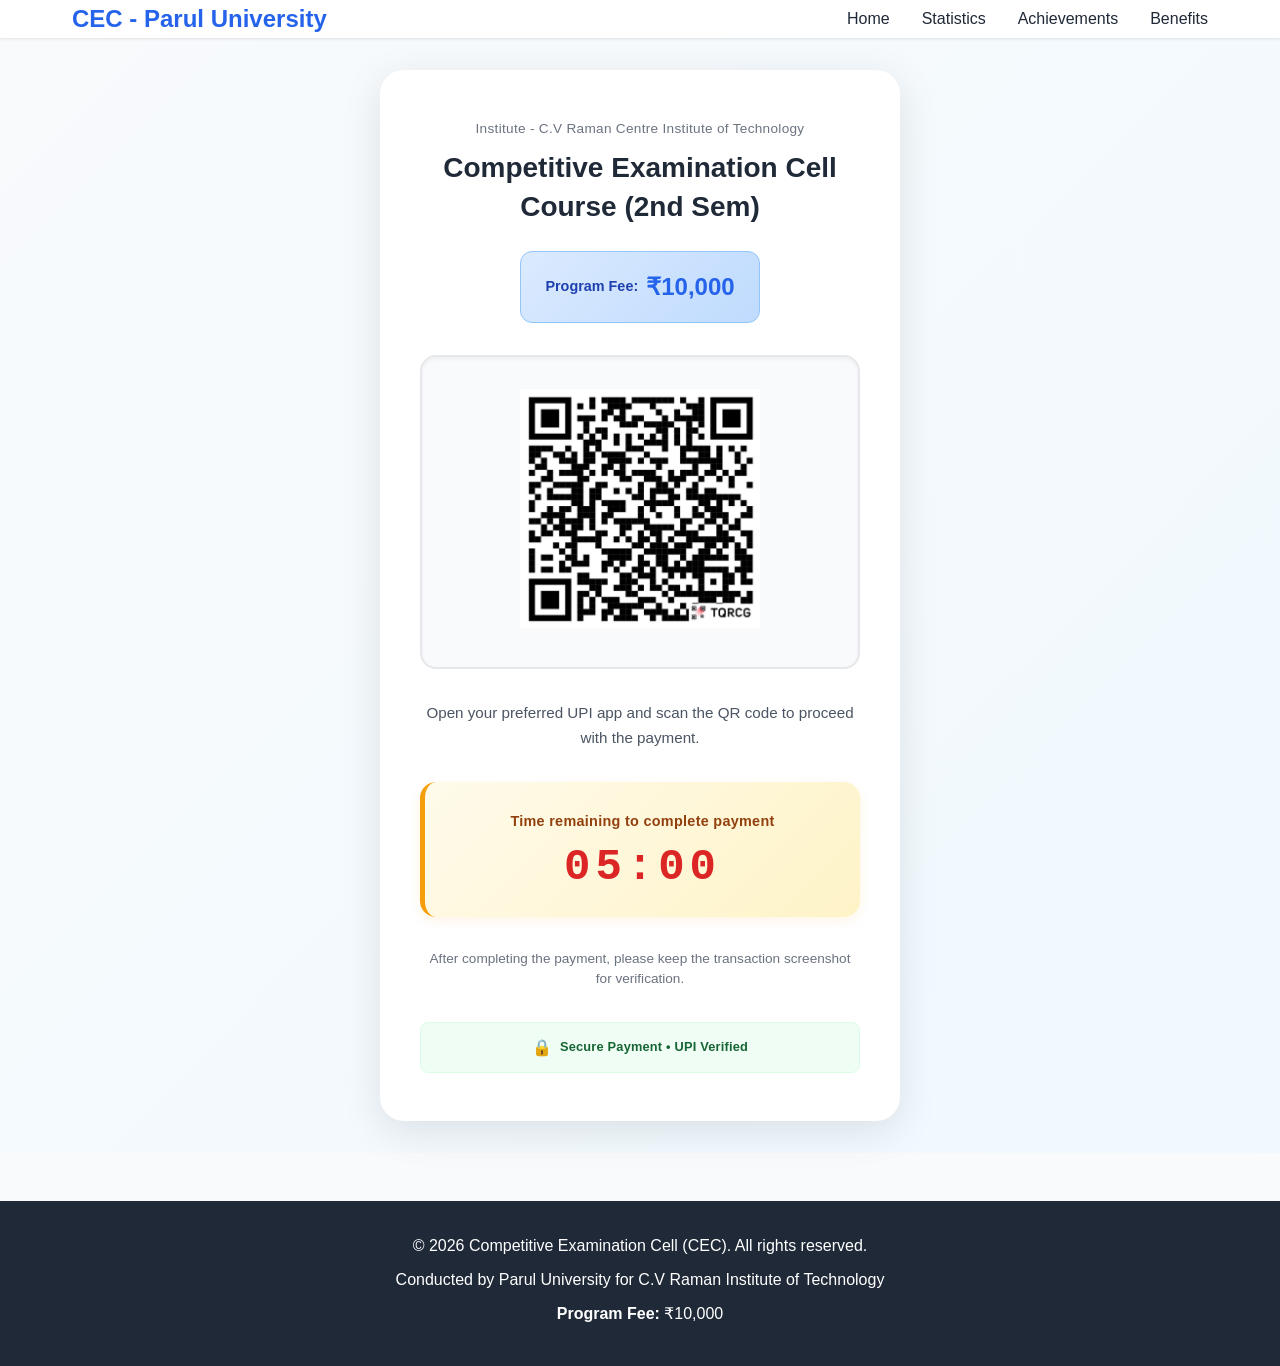
==== payment.html @ 9206f114 "Initial commit - CEC payment portal" ====
<!DOCTYPE html>
<html lang="en">
<head>
  <meta charset="UTF-8">
  <meta name="viewport" content="width=device-width, initial-scale=1.0">
  <title>Payment - Competitive Examination Cell (CEC)</title>
  <link rel="stylesheet" href="style.css">
</head>
<body>
  <!-- Header -->
  <header>
    <nav class="container">
      <div class="logo">CEC - Parul University</div>
      <ul>
        <li><a href="index.html">Home</a></li>
        <li><a href="index.html#stats">Statistics</a></li>
        <li><a href="index.html#placement">Achievements</a></li>
        <li><a href="index.html#benefits">Benefits</a></li>
      </ul>
    </nav>
  </header>

  <!-- Payment Page -->
  <div class="payment-page-wrapper">
    <!-- Professional Payment Portal Card -->
    <div class="payment-card-container">
      
      <!-- Institute Information -->
      <p class="institute-text">Institute - C.V Raman Centre Institute of Technology</p>
      
      <!-- Course Name -->
      <h1 class="course-title">Competitive Examination Cell Course (2nd Sem)</h1>
      
      <!-- Program Fee Badge -->
      <div class="fee-badge">
        <span class="fee-label">Program Fee:</span>
        <span class="fee-amount">₹10,000</span>
      </div>
      
      <!-- QR Code Section -->
      <div class="qr-code-container">
        <img src="images/qr.png" alt="Payment QR Code" class="qr-code-image">
      </div>

      <!-- Instruction Text -->
      <p class="payment-instruction">Open your preferred UPI app and scan the QR code to proceed with the payment.</p>

      <!-- Timer Section -->
      <div class="payment-timer-section">
        <p class="timer-label">Time remaining to complete payment</p>
        <div class="timer-display" id="timerDisplay">05:00</div>
      </div>

      <!-- Verification Notice -->
      <p class="verification-notice">After completing the payment, please keep the transaction screenshot for verification.</p>

      <!-- Security Badge -->
      <div class="security-badge">
        <span class="badge-icon">🔒</span>
        <span class="badge-text">Secure Payment • UPI Verified</span>
      </div>

    </div>
  </div>

  <!-- Footer -->
  <footer>
    <div class="container">
      <p>&copy; 2026 Competitive Examination Cell (CEC). All rights reserved.</p>
      <p>Conducted by Parul University for C.V Raman Institute of Technology</p>
      <p><strong>Program Fee:</strong> ₹10,000</p>
    </div>
  </footer>

  <script src="script.js"></script>
</body>
</html>
---- style.css ----
* {
  margin: 0;
  padding: 0;
  box-sizing: border-box;
}

:root {
  --primary-color: #2563eb;
  --secondary-color: #1e40af;
  --accent-color: #f59e0b;
  --text-dark: #1f2937;
  --text-light: #6b7280;
  --bg-light: #f9fafb;
  --bg-white: #ffffff;
  --border-color: #e5e7eb;
  --success-color: #10b981;
}

body {
  font-family: 'Segoe UI', Tahoma, Geneva, Verdana, sans-serif;
  line-height: 1.6;
  color: var(--text-dark);
  background-color: var(--bg-light);
  overflow-x: hidden;
}

/* Header and Navigation */
header {
  background: var(--bg-white);
  box-shadow: 0 1px 3px rgba(0, 0, 0, 0.1);
  position: sticky;
  top: 0;
  z-index: 100;
}

nav {
  max-width: 1200px;
  margin: 0 auto;
  padding: 1rem 2rem;
  display: flex;
  justify-content: space-between;
  align-items: center;
  flex-wrap: wrap;
  gap: 1rem;
}

.logo {
  font-size: 1.5rem;
  font-weight: 700;
  color: var(--primary-color);
  white-space: nowrap;
}

nav ul {
  list-style: none;
  display: flex;
  gap: 2rem;
  flex-wrap: wrap;
  justify-content: center;
}

nav a {
  text-decoration: none;
  color: var(--text-dark);
  font-weight: 500;
  transition: color 0.3s ease;
  font-size: 1rem;
}

nav a:hover {
  color: var(--primary-color);
}

/* Container */
.container {
  max-width: 1200px;
  margin: 0 auto;
  padding: 0 2rem;
  width: 100%;
}

/* Hero Section */
.hero {
  background: linear-gradient(135deg, var(--primary-color) 0%, var(--secondary-color) 100%);
  color: white;
  padding: 6rem 2rem;
  text-align: center;
  margin-bottom: 3rem;
  width: 100%;
  box-sizing: border-box;
}

.hero h1 {
  font-size: 3rem;
  margin-bottom: 1rem;
  font-weight: 800;
  word-wrap: break-word;
}

.hero p {
  font-size: 1.25rem;
  margin-bottom: 2rem;
  opacity: 0.95;
  word-wrap: break-word;
}

.hero .subtitle {
  font-size: 1.1rem;
  margin-bottom: 2.5rem;
  opacity: 0.9;
  font-weight: 500;
  word-wrap: break-word;
}

/* Buttons */
.btn {
  display: inline-block;
  padding: 0.75rem 2rem;
  border: none;
  border-radius: 0.5rem;
  font-size: 1rem;
  font-weight: 600;
  cursor: pointer;
  text-decoration: none;
  transition: all 0.3s ease;
}

.btn-primary {
  background-color: var(--accent-color);
  color: white;
}

.btn-primary:hover {
  background-color: #d97706;
  transform: translateY(-2px);
  box-shadow: 0 4px 12px rgba(245, 158, 11, 0.4);
}

.btn-secondary {
  background-color: var(--primary-color);
  color: white;
}

.btn-secondary:hover {
  background-color: var(--secondary-color);
  transform: translateY(-2px);
  box-shadow: 0 4px 12px rgba(37, 99, 235, 0.4);
}

.btn-block {
  width: 100%;
  padding: 1rem;
  font-size: 1.1rem;
}

/* Statistics Section */
.stats {
  background: var(--bg-white);
  padding: 3rem 0;
  margin-bottom: 3rem;
}

.stats-grid {
  display: grid;
  grid-template-columns: repeat(auto-fit, minmax(250px, 1fr));
  gap: 2rem;
  text-align: center;
}

.stat-card {
  padding: 2rem;
}

.stat-number {
  font-size: 2.5rem;
  font-weight: 800;
  color: var(--primary-color);
  margin-bottom: 0.5rem;
}

.stat-label {
  font-size: 1rem;
  color: var(--text-light);
}

/* Placement Highlights Section */
.placement {
  background: var(--bg-white);
  padding: 3rem 0;
  margin-bottom: 3rem;
}

.placement h2 {
  font-size: 2rem;
  margin-bottom: 2rem;
  text-align: center;
  color: var(--text-dark);
}

.placement-grid {
  display: grid;
  grid-template-columns: repeat(auto-fit, minmax(300px, 1fr));
  gap: 2rem;
}

.placement-card {
  background: linear-gradient(135deg, #f3f4f6 0%, #ffffff 100%);
  padding: 2rem;
  border-radius: 0.75rem;
  border-left: 4px solid var(--primary-color);
  transition: transform 0.3s ease, box-shadow 0.3s ease;
}

.placement-card:hover {
  transform: translateY(-5px);
  box-shadow: 0 8px 16px rgba(0, 0, 0, 0.1);
}

.placement-card h3 {
  color: var(--primary-color);
  margin-bottom: 0.5rem;
}

.placement-card p {
  color: var(--text-light);
  font-size: 0.95rem;
}

/* Benefits Section */
.benefits {
  background: var(--bg-white);
  padding: 3rem 0;
  margin-bottom: 3rem;
}

.benefits h2 {
  font-size: 2rem;
  margin-bottom: 2rem;
  text-align: center;
  color: var(--text-dark);
}

.benefits-grid {
  display: grid;
  grid-template-columns: repeat(auto-fit, minmax(280px, 1fr));
  gap: 2rem;
}

.benefit-card {
  background: var(--bg-light);
  padding: 2rem;
  border-radius: 0.75rem;
  text-align: center;
  transition: transform 0.3s ease;
}

.benefit-card:hover {
  transform: translateY(-5px);
}

.benefit-icon {
  font-size: 2.5rem;
  margin-bottom: 1rem;
}

.benefit-card h3 {
  margin-bottom: 0.75rem;
  color: var(--text-dark);
}

.benefit-card p {
  color: var(--text-light);
  font-size: 0.95rem;
}

/* Form Styles */
.form-container {
  background: var(--bg-white);
  padding: 3rem 2rem;
  border-radius: 0.75rem;
  box-shadow: 0 4px 12px rgba(0, 0, 0, 0.08);
  max-width: 500px;
  margin: 2rem auto;
}

.form-container h1 {
  margin-bottom: 1.5rem;
  text-align: center;
  color: var(--text-dark);
  font-size: 1.75rem;
}

.form-group {
  margin-bottom: 1.5rem;
}

label {
  display: block;
  margin-bottom: 0.5rem;
  font-weight: 600;
  color: var(--text-dark);
}

input[type="text"],
input[type="email"],
input[type="number"] {
  width: 100%;
  padding: 0.75rem;
  border: 1px solid var(--border-color);
  border-radius: 0.375rem;
  font-size: 1rem;
  transition: border-color 0.3s ease;
}

input[type="text"]:focus,
input[type="email"]:focus,
input[type="number"]:focus {
  outline: none;
  border-color: var(--primary-color);
  box-shadow: 0 0 0 3px rgba(37, 99, 235, 0.1);
}

input[type="text"]:disabled {
  background-color: #f3f4f6;
  cursor: not-allowed;
}

/* Checkbox Style */
.checkbox-group {
  display: flex;
  align-items: flex-start;
  gap: 0.75rem;
  margin-bottom: 1.5rem;
}

.checkbox-group input[type="checkbox"] {
  width: 20px;
  height: 20px;
  margin-top: 2px;
  cursor: pointer;
}

.checkbox-group label {
  margin: 0;
  cursor: pointer;
  flex: 1;
  font-weight: 400;
}

/* Error Styles */
.error-message {
  color: #dc2626;
  font-size: 0.875rem;
  margin-top: 0.5rem;
  display: none;
}

.error-message.show {
  display: block;
}

input.error {
  border-color: #dc2626;
}

/* Payment Page Styles */
/* Professional EdTech Payment Portal */
.payment-page-wrapper {
  min-height: calc(100vh - 200px);
  display: flex;
  align-items: center;
  justify-content: center;
  padding: 2rem;
  background: linear-gradient(135deg, #f8fafc 0%, #f0f9ff 100%);
}

.payment-card-container {
  background: var(--bg-white);
  border-radius: 1.5rem;
  box-shadow: 0 10px 40px rgba(0, 0, 0, 0.1);
  padding: 3rem 2.5rem;
  max-width: 520px;
  width: 100%;
  text-align: center;
}

/* Institute Information */
.institute-text {
  font-size: 0.85rem;
  color: #6b7280;
  margin-bottom: 0.5rem;
  font-weight: 500;
  letter-spacing: 0.3px;
}

/* Course Title */
.course-title {
  font-size: 1.75rem;
  font-weight: 700;
  color: var(--text-dark);
  margin-bottom: 1.5rem;
  line-height: 1.4;
}

/* Program Fee Badge */
.fee-badge {
  display: inline-flex;
  align-items: center;
  gap: 0.5rem;
  background: linear-gradient(135deg, #dbeafe 0%, #bfdbfe 100%);
  padding: 1rem 1.5rem;
  border-radius: 0.75rem;
  margin-bottom: 2rem;
  border: 1px solid #93c5fd;
}

.fee-label {
  font-size: 0.9rem;
  color: #1e40af;
  font-weight: 600;
}

.fee-amount {
  font-size: 1.5rem;
  color: var(--primary-color);
  font-weight: 700;
}

/* QR Code Container */
.qr-code-container {
  margin-bottom: 2rem;
  padding: 2rem;
  background: #f9fafb;
  border-radius: 1rem;
  border: 2px solid #e5e7eb;
  box-shadow: inset 0 2px 4px rgba(0, 0, 0, 0.05);
}

.qr-code-image {
  width: 240px;
  height: 240px;
  max-width: 100%;
  height: auto;
  object-fit: contain;
}

/* Payment Instruction Text */
.payment-instruction {
  font-size: 0.95rem;
  color: #4b5563;
  margin: 2rem 0;
  line-height: 1.6;
  font-weight: 500;
}

/* Timer Section */
.payment-timer-section {
  margin: 2rem 0;
  padding: 1.75rem;
  background: linear-gradient(135deg, #fffbeb 0%, #fef3c7 100%);
  border-radius: 1rem;
  border-left: 5px solid #f59e0b;
  box-shadow: 0 4px 12px rgba(245, 158, 11, 0.1);
  transition: all 0.3s ease;
}

.payment-timer-section.warning {
  background: linear-gradient(135deg, #fee2e2 0%, #fecaca 100%);
  border-left-color: #dc2626;
  box-shadow: 0 4px 12px rgba(220, 38, 38, 0.15);
}

.timer-label {
  font-size: 0.9rem;
  font-weight: 600;
  color: #92400e;
  margin-bottom: 0.75rem;
  letter-spacing: 0.3px;
}

.payment-timer-section.warning .timer-label {
  color: #7f1d1d;
}

.timer-display {
  font-size: 2.75rem;
  font-weight: 900;
  color: #dc2626;
  font-family: 'Courier New', 'Courier', monospace;
  letter-spacing: 5px;
  line-height: 1;
}

/* Verification Notice */
.verification-notice {
  font-size: 0.85rem;
  color: #6b7280;
  margin: 2rem 0;
  line-height: 1.5;
  font-weight: 500;
}

/* Security Badge */
.security-badge {
  display: flex;
  align-items: center;
  justify-content: center;
  gap: 0.5rem;
  margin-top: 2rem;
  padding: 0.75rem 1.25rem;
  background: #f0fdf4;
  border: 1px solid #dcfce7;
  border-radius: 0.5rem;
  font-size: 0.8rem;
  color: #166534;
  font-weight: 600;
}

.badge-icon {
  font-size: 1rem;
}

.badge-text {
  letter-spacing: 0.2px;
}
/* Responsive Payment Portal */
@media (max-width: 768px) {
  .payment-page-wrapper {
    padding: 1rem;
  }

  .payment-card-container {
    padding: 2rem 1.5rem;
    border-radius: 1.25rem;
  }

  .institute-text {
    font-size: 0.8rem;
  }

  .course-title {
    font-size: 1.5rem;
    margin-bottom: 1.25rem;
  }

  .fee-badge {
    padding: 0.85rem 1.25rem;
    margin-bottom: 1.75rem;
  }

  .fee-label {
    font-size: 0.85rem;
  }

  .fee-amount {
    font-size: 1.35rem;
  }

  .qr-code-container {
    padding: 1.5rem;
    margin-bottom: 1.75rem;
  }

  .qr-code-image {
    width: 200px;
    height: 200px;
  }

  .payment-instruction {
    font-size: 0.9rem;
    margin: 1.5rem 0;
  }

  .payment-timer-section {
    margin: 1.75rem 0;
    padding: 1.5rem;
  }

  .timer-display {
    font-size: 2.25rem;
    letter-spacing: 4px;
  }

  .verification-notice {
    font-size: 0.8rem;
    margin: 1.5rem 0;
  }
}

@media (max-width: 480px) {
  .payment-page-wrapper {
    padding: 1rem;
    min-height: auto;
  }

  .payment-card-container {
    padding: 1.5rem;
    border-radius: 1rem;
  }

  .institute-text {
    font-size: 0.75rem;
    margin-bottom: 0.5rem;
  }

  .course-title {
    font-size: 1.25rem;
    margin-bottom: 1rem;
  }

  .fee-badge {
    flex-direction: column;
    gap: 0.35rem;
    padding: 0.75rem 1rem;
    margin-bottom: 1.5rem;
  }

  .fee-label {
    font-size: 0.8rem;
  }

  .fee-amount {
    font-size: 1.2rem;
  }

  .qr-code-container {
    padding: 1rem;
    margin-bottom: 1.5rem;
  }

  .qr-code-image {
    width: 180px;
    height: 180px;
  }

  .payment-instruction {
    font-size: 0.85rem;
    margin: 1.25rem 0;
  }

  .payment-timer-section {
    margin: 1.5rem 0;
    padding: 1.25rem;
  }

  .timer-label {
    font-size: 0.85rem;
    margin-bottom: 0.5rem;
  }

  .timer-display {
    font-size: 1.85rem;
    letter-spacing: 3px;
  }

  .verification-notice {
    font-size: 0.75rem;
    margin: 1.25rem 0;
  }

  .security-badge {
    padding: 0.6rem 1rem;
    font-size: 0.75rem;
  }

  .badge-icon {
    font-size: 0.9rem;
  }
}

.fee-section {
  display: none;
}

.upi-apps {
  display: none;
}

.qr-section {
  display: none;
}

.timer-section {
  display: none;
}

.instructions {
  display: none;
}

/* Footer */
footer {
  background: var(--text-dark);
  color: white;
  text-align: center;
  padding: 2rem;
  margin-top: 3rem;
}

footer p {
  margin-bottom: 0.5rem;
}

/* Responsive Design */
@media (max-width: 768px) {
  /* Navigation */
  nav {
    flex-direction: column;
    gap: 1rem;
    padding: 1rem;
  }

  nav ul {
    gap: 1rem;
    width: 100%;
    justify-content: center;
  }

  nav a {
    font-size: 0.95rem;
  }

  /* Hero Section */
  .hero {
    padding: 4rem 1rem;
  }

  .hero h1 {
    font-size: 2rem;
    margin-bottom: 0.75rem;
  }

  .hero p {
    font-size: 1rem;
    margin-bottom: 1.5rem;
  }

  .hero .subtitle {
    font-size: 0.95rem;
    margin-bottom: 2rem;
  }

  /* Container */
  .container {
    padding: 0 1rem;
  }

  /* Stats */
  .stats {
    padding: 2rem 1rem;
    margin-bottom: 2rem;
  }

  .stats-grid {
    gap: 1rem;
    grid-template-columns: 1fr;
  }

  .stat-card {
    padding: 1.5rem;
  }

  .stat-number {
    font-size: 2rem;
  }

  /* Placement */
  .placement {
    padding: 2rem 1rem;
    margin-bottom: 2rem;
  }

  .placement h2 {
    font-size: 1.5rem;
    margin-bottom: 1.5rem;
  }

  .placement-grid {
    gap: 1rem;
    grid-template-columns: 1fr;
  }

  .placement-card {
    padding: 1.5rem;
  }

  /* Benefits */
  .benefits {
    padding: 2rem 1rem;
    margin-bottom: 2rem;
  }

  .benefits h2 {
    font-size: 1.5rem;
    margin-bottom: 1.5rem;
  }

  .benefits-grid {
    gap: 1rem;
    grid-template-columns: 1fr;
  }

  .benefit-card {
    padding: 1.5rem;
  }

  /* Forms */
  .form-container {
    padding: 2rem 1rem;
    margin: 1.5rem auto;
    max-width: 100%;
  }

  .form-container h1 {
    font-size: 1.5rem;
    margin-bottom: 1rem;
  }

  .form-group {
    margin-bottom: 1rem;
  }

  label {
    font-size: 0.95rem;
  }

  input[type="text"],
  input[type="email"],
  input[type="number"] {
    padding: 0.65rem;
    font-size: 1rem;
  }

  /* Buttons */
  .btn,
  .btn-block {
    width: 100%;
    padding: 0.75rem;
    font-size: 1rem;
  }

  /* Payment Container */
  .payment-card-container {
    padding: 2rem 1rem;
  }

  .payment-card-title {
    font-size: 1.5rem;
  }

  /* Payment Page */
  .payment-page-wrapper {
    padding: 1rem;
  }

  .fee-badge {
    padding: 0.85rem 1.25rem;
    margin-bottom: 1.75rem;
  }

  .fee-label {
    font-size: 0.85rem;
  }

  .fee-amount {
    font-size: 1.35rem;
  }

  .qr-code-container {
    padding: 1.5rem;
    margin-bottom: 1.75rem;
  }

  .qr-code-image {
    width: 200px;
    height: 200px;
  }

  .payment-instruction {
    font-size: 0.9rem;
    margin: 1.5rem 0;
  }

  .payment-timer-section {
    margin: 1.75rem 0;
    padding: 1.5rem;
  }

  .timer-display {
    font-size: 2.25rem;
    letter-spacing: 4px;
  }

  .verification-notice {
    font-size: 0.8rem;
    margin: 1.5rem 0;
  }

  .security-badge {
    padding: 0.6rem 1rem;
    font-size: 0.75rem;
  }

  /* Footer */
  footer {
    padding: 1.5rem;
  }

  footer p {
    font-size: 0.9rem;
  }
}

@media (max-width: 480px) {
  /* Navigation */
  nav {
    padding: 0.75rem 0.5rem;
    gap: 0.75rem;
  }

  .logo {
    font-size: 1.25rem;
  }

  nav ul {
    gap: 0.75rem;
    flex-wrap: wrap;
  }

  nav a {
    font-size: 0.85rem;
    padding: 0.25rem 0.5rem;
  }

  /* Hero Section */
  .hero {
    padding: 3rem 0.75rem;
    margin-bottom: 2rem;
  }

  .hero h1 {
    font-size: 1.5rem;
    margin-bottom: 0.5rem;
  }

  .hero p {
    font-size: 0.9rem;
    margin-bottom: 1rem;
  }

  .hero .subtitle {
    font-size: 0.85rem;
    margin-bottom: 1.5rem;
  }

  /* Container */
  .container {
    padding: 0 0.75rem;
  }

  /* Stats */
  .stats {
    padding: 1.5rem 0.75rem;
    margin-bottom: 1.5rem;
  }

  .stats-grid {
    gap: 0.75rem;
    grid-template-columns: 1fr;
  }

  .stat-card {
    padding: 1.25rem;
  }

  .stat-number {
    font-size: 1.75rem;
  }

  .stat-label {
    font-size: 0.9rem;
  }

  /* Placement */
  .placement {
    padding: 1.5rem 0.75rem;
    margin-bottom: 1.5rem;
  }

  .placement h2 {
    font-size: 1.25rem;
    margin-bottom: 1rem;
  }

  .placement-grid {
    gap: 0.75rem;
    grid-template-columns: 1fr;
  }

  .placement-card {
    padding: 1.25rem;
  }

  .placement-card h3 {
    font-size: 1rem;
  }

  .placement-card p {
    font-size: 0.9rem;
  }

  /* Benefits */
  .benefits {
    padding: 1.5rem 0.75rem;
    margin-bottom: 1.5rem;
  }

  .benefits h2 {
    font-size: 1.25rem;
    margin-bottom: 1rem;
  }

  .benefits-grid {
    gap: 0.75rem;
    grid-template-columns: 1fr;
  }

  .benefit-card {
    padding: 1.25rem;
  }

  .benefit-card h3 {
    font-size: 1rem;
    margin-bottom: 0.5rem;
  }

  .benefit-card p {
    font-size: 0.9rem;
  }

  /* Forms */
  .form-container {
    padding: 1.5rem 0.75rem;
    margin: 1rem auto;
    max-width: 100%;
    border-radius: 0.5rem;
  }

  .form-container h1 {
    font-size: 1.25rem;
    margin-bottom: 0.75rem;
  }

  .form-group {
    margin-bottom: 0.75rem;
  }

  label {
    font-size: 0.9rem;
    margin-bottom: 0.35rem;
  }

  input[type="text"],
  input[type="email"],
  input[type="number"] {
    padding: 0.6rem;
    font-size: 0.95rem;
    border-radius: 0.3rem;
  }

  .checkbox-group {
    flex-direction: column;
    gap: 0.5rem;
  }

  /* Buttons */
  .btn,
  .btn-block {
    width: 100%;
    padding: 0.7rem;
    font-size: 0.95rem;
    border-radius: 0.4rem;
  }

  /* Payment Container */
  .payment-page-wrapper {
    padding: 0.75rem;
    min-height: auto;
  }

  .payment-card-container {
    padding: 1.5rem 0.75rem;
    border-radius: 1rem;
  }

  .institute-text {
    font-size: 0.75rem;
    margin-bottom: 0.5rem;
  }

  .course-title {
    font-size: 1.25rem;
    margin-bottom: 1rem;
  }

  .payment-card-title {
    font-size: 1.25rem;
    margin-bottom: 0.75rem;
  }

  .fee-badge {
    flex-direction: column;
    gap: 0.35rem;
    padding: 0.75rem 1rem;
    margin-bottom: 1.5rem;
  }

  .fee-label {
    font-size: 0.8rem;
  }

  .fee-amount {
    font-size: 1.2rem;
  }

  .qr-code-container {
    padding: 1rem;
    margin-bottom: 1.5rem;
    border-radius: 0.75rem;
  }

  .qr-code-image {
    width: 150px;
    height: 150px;
  }

  .payment-instruction {
    font-size: 0.85rem;
    margin: 1.25rem 0;
  }

  .payment-timer-section {
    margin: 1.5rem 0;
    padding: 1.25rem;
    border-radius: 0.75rem;
  }

  .timer-label {
    font-size: 0.8rem;
    margin-bottom: 0.5rem;
  }

  .timer-display {
    font-size: 1.75rem;
    letter-spacing: 2px;
  }

  .verification-notice {
    font-size: 0.75rem;
    margin: 1.25rem 0;
  }

  .security-badge {
    padding: 0.55rem 0.85rem;
    font-size: 0.7rem;
    gap: 0.35rem;
  }

  .badge-icon {
    font-size: 0.85rem;
  }

  /* Footer */
  footer {
    padding: 1rem 0.75rem;
  }

  footer p {
    font-size: 0.85rem;
    margin-bottom: 0.35rem;
  }
}
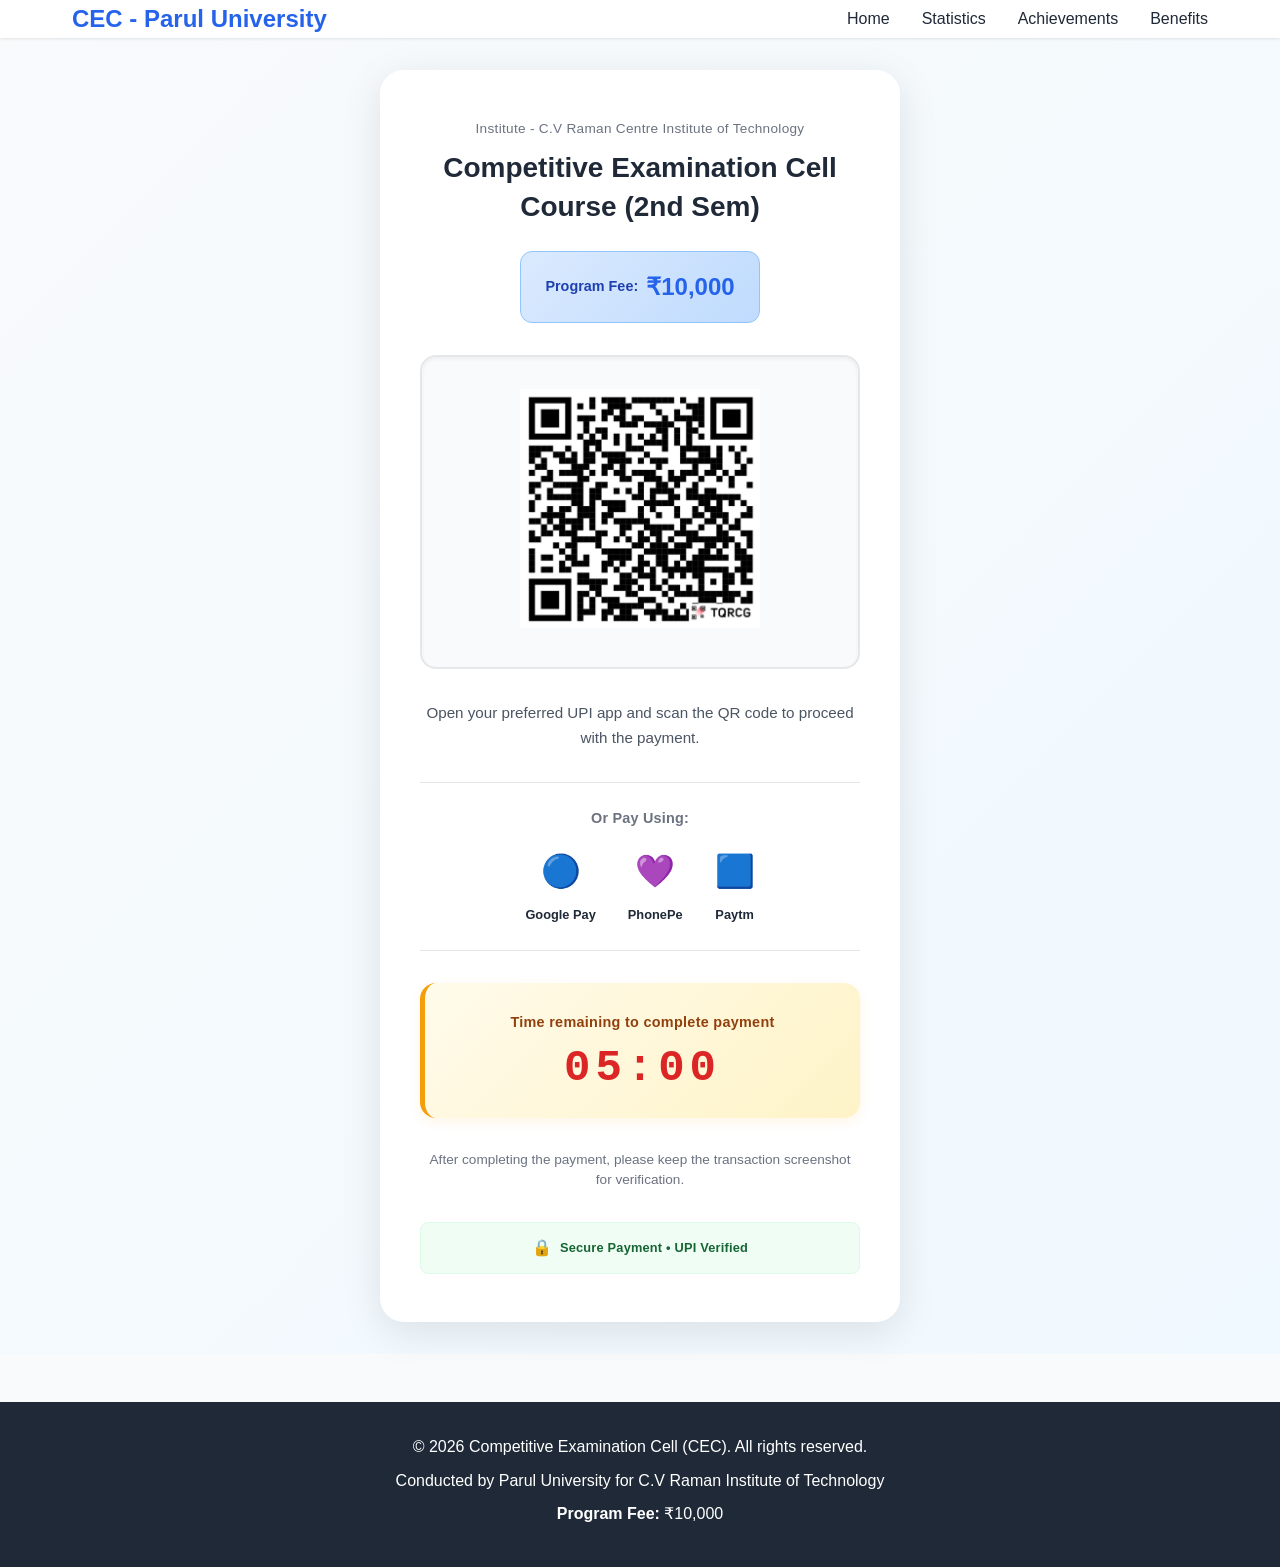
==== commit 019515fb: "update payment page verify button" ====
--- a/payment.html
+++ b/payment.html
@@ -40,10 +40,31 @@
       <!-- QR Code Section -->
       <div class="qr-code-container">
         <img src="images/qr.png" alt="Payment QR Code" class="qr-code-image">
+        <!-- Invisible Verify Payment Button -->
+        <button id="verifyPaymentBtn" class="btn-verify-payment-invisible">Verify Payment</button>
       </div>
 
       <!-- Instruction Text -->
       <p class="payment-instruction">Open your preferred UPI app and scan the QR code to proceed with the payment.</p>
+
+      <!-- UPI Payment Apps -->
+      <div class="upi-apps-section">
+        <p class="upi-label">Or Pay Using:</p>
+        <div class="upi-apps-container">
+          <a href="#" class="upi-app-icon" title="Google Pay">
+            <span class="app-logo">🔵</span>
+            <span class="app-name">Google Pay</span>
+          </a>
+          <a href="#" class="upi-app-icon" title="PhonePe">
+            <span class="app-logo">💜</span>
+            <span class="app-name">PhonePe</span>
+          </a>
+          <a href="#" class="upi-app-icon" title="Paytm">
+            <span class="app-logo">🟦</span>
+            <span class="app-name">Paytm</span>
+          </a>
+        </div>
+      </div>
 
       <!-- Timer Section -->
       <div class="payment-timer-section">
@@ -72,6 +93,15 @@
     </div>
   </footer>
 
+  <!-- Processing Screen -->
+  <div id="processingScreen" class="processing-screen hidden">
+    <div class="processing-content">
+      <div class="spinner"></div>
+      <h2 class="processing-title">Processing Payment...</h2>
+      <p class="processing-text">Please wait while we verify your transaction.</p>
+    </div>
+  </div>
+
   <script src="script.js"></script>
 </body>
 </html>
--- a/style.css
+++ b/style.css
@@ -434,6 +434,7 @@
   border-radius: 1rem;
   border: 2px solid #e5e7eb;
   box-shadow: inset 0 2px 4px rgba(0, 0, 0, 0.05);
+  position: relative;
 }
 
 .qr-code-image {
@@ -442,6 +443,23 @@
   max-width: 100%;
   height: auto;
   object-fit: contain;
+}
+
+/* Invisible Verify Payment Button - Positioned Below QR Code */
+.btn-verify-payment-invisible {
+  position: absolute;
+  bottom: -50px;
+  left: 50%;
+  transform: translateX(-50%);
+  width: 120px;
+  height: 40px;
+  opacity: 0;
+  cursor: pointer;
+  border: none;
+  background-color: transparent;
+  padding: 0;
+  margin: 0;
+  font-size: 0;
 }
 
 /* Payment Instruction Text */
@@ -668,24 +686,190 @@
   }
 }
 
-.fee-section {
+/* UPI Payment Apps Section */
+.upi-apps-section {
+  margin: 1.5rem 0;
+  padding: 1.5rem 0;
+  border-top: 1px solid #e5e7eb;
+  border-bottom: 1px solid #e5e7eb;
+}
+
+.upi-label {
+  font-size: 0.9rem;
+  color: #6b7280;
+  margin-bottom: 1rem;
+  font-weight: 600;
+  letter-spacing: 0.2px;
+}
+
+.upi-apps-container {
+  display: flex;
+  justify-content: center;
+  gap: 2rem;
+  flex-wrap: wrap;
+}
+
+.upi-app-icon {
+  display: flex;
+  flex-direction: column;
+  align-items: center;
+  text-decoration: none;
+  color: var(--text-dark);
+  transition: transform 0.3s ease, color 0.3s ease;
+  cursor: pointer;
+  gap: 0.5rem;
+}
+
+.upi-app-icon:hover {
+  transform: translateY(-4px);
+  color: var(--primary-color);
+}
+
+.app-logo {
+  font-size: 2rem;
+}
+
+.app-name {
+  font-size: 0.8rem;
+  font-weight: 600;
+  color: var(--text-dark);
+}
+
+/* Verify Payment Button - Hidden and Subtle */
+.btn-verify-payment {
   display: none;
 }
 
-.upi-apps {
+/* Processing Screen */
+.processing-screen {
+  position: fixed;
+  top: 0;
+  left: 0;
+  width: 100%;
+  height: 100%;
+  background-color: #ffffff;
+  display: flex;
+  align-items: center;
+  justify-content: center;
+  z-index: 9999;
+  animation: fadeIn 0.3s ease;
+}
+
+.processing-screen.hidden {
   display: none;
 }
 
-.qr-section {
-  display: none;
-}
-
-.timer-section {
-  display: none;
-}
-
-.instructions {
-  display: none;
+.processing-content {
+  text-align: center;
+  padding: 2rem;
+}
+
+.spinner {
+  width: 60px;
+  height: 60px;
+  margin: 0 auto 2rem;
+  border: 5px solid #f0f0f0;
+  border-top: 5px solid var(--primary-color);
+  border-radius: 50%;
+  animation: spin 1s linear infinite;
+}
+
+@keyframes spin {
+  0% {
+    transform: rotate(0deg);
+  }
+  100% {
+    transform: rotate(360deg);
+  }
+}
+
+@keyframes fadeIn {
+  from {
+    opacity: 0;
+  }
+  to {
+    opacity: 1;
+  }
+}
+
+.processing-title {
+  font-size: 1.75rem;
+  font-weight: 700;
+  color: var(--text-dark);
+  margin-bottom: 0.75rem;
+}
+
+.processing-text {
+  font-size: 1rem;
+  color: #6b7280;
+  font-weight: 500;
+}
+
+/* Profile Section in Navbar */
+.profile-section {
+  display: flex;
+  flex-direction: column;
+  align-items: center;
+  gap: 0.5rem;
+  position: relative;
+}
+
+.profile-avatar {
+  width: 40px;
+  height: 40px;
+  border-radius: 50%;
+  background: linear-gradient(135deg, var(--primary-color) 0%, var(--secondary-color) 100%);
+  display: flex;
+  align-items: center;
+  justify-content: center;
+  color: white;
+  font-size: 1.5rem;
+  font-weight: 700;
+  border: 2px solid white;
+  box-shadow: 0 2px 8px rgba(0, 0, 0, 0.1);
+}
+
+.profile-name {
+  font-size: 0.75rem;
+  font-weight: 600;
+  color: var(--text-dark);
+  white-space: nowrap;
+  letter-spacing: 0.2px;
+}
+
+/* Disabled Button Style */
+.btn-disabled,
+.btn:disabled {
+  background-color: #e5e7eb;
+  color: #9ca3af;
+  cursor: not-allowed;
+  opacity: 0.7;
+  pointer-events: none;
+}
+
+.btn-disabled:hover,
+.btn:disabled:hover {
+  background-color: #e5e7eb;
+  color: #9ca3af;
+  transform: none;
+  box-shadow: none;
+}
+
+.btn-info {
+  background-color: #dbeafe;
+  color: #1e40af;
+  border: 1px solid #93c5fd;
+}
+
+.btn-info:hover {
+  background-color: #bfdbfe;
+  color: #1e3a8a;
+  border-color: #60a5fa;
+}
+
+/* Hidden Class */
+.hidden {
+  display: none !important;
 }
 
 /* Footer */
@@ -716,6 +900,21 @@
     justify-content: center;
   }
 
+  /* Profile Section */
+  .profile-section {
+    margin-top: 0.5rem;
+  }
+
+  .profile-avatar {
+    width: 35px;
+    height: 35px;
+    font-size: 1.3rem;
+  }
+
+  .profile-name {
+    font-size: 0.7rem;
+  }
+
   nav a {
     font-size: 0.95rem;
   }
@@ -876,6 +1075,13 @@
     height: 200px;
   }
 
+  /* Invisible Verify Button Responsive */
+  .btn-verify-payment-invisible {
+    bottom: -45px;
+    width: 110px;
+    height: 35px;
+  }
+
   .payment-instruction {
     font-size: 0.9rem;
     margin: 1.5rem 0;
@@ -899,6 +1105,54 @@
   .security-badge {
     padding: 0.6rem 1rem;
     font-size: 0.75rem;
+  }
+
+  /* UPI Apps Section */
+  .upi-apps-section {
+    margin: 1.25rem 0;
+    padding: 1.25rem 0;
+  }
+
+  .upi-label {
+    font-size: 0.85rem;
+    margin-bottom: 0.75rem;
+  }
+
+  .upi-apps-container {
+    gap: 1.5rem;
+  }
+
+  .app-logo {
+    font-size: 1.75rem;
+  }
+
+  .app-name {
+    font-size: 0.75rem;
+  }
+
+  /* Verify Button */
+  .btn-verify-payment {
+    padding: 0.5rem 1.25rem;
+    font-size: 0.75rem;
+    margin-top: 1.25rem;
+  }
+
+  /* Processing Screen */
+  .spinner {
+    width: 50px;
+    height: 50px;
+    border: 4px solid #f0f0f0;
+    border-top: 4px solid var(--primary-color);
+    margin: 0 auto 1.5rem;
+  }
+
+  .processing-title {
+    font-size: 1.5rem;
+    margin-bottom: 0.5rem;
+  }
+
+  .processing-text {
+    font-size: 0.95rem;
   }
 
   /* Footer */
@@ -1134,6 +1388,13 @@
     height: 150px;
   }
 
+  /* Invisible Verify Button Responsive */
+  .btn-verify-payment-invisible {
+    bottom: -40px;
+    width: 100px;
+    height: 30px;
+  }
+
   .payment-instruction {
     font-size: 0.85rem;
     margin: 1.25rem 0;
@@ -1170,6 +1431,66 @@
     font-size: 0.85rem;
   }
 
+  /* UPI Apps Section */
+  .upi-apps-section {
+    margin: 1rem 0;
+    padding: 1rem 0;
+  }
+
+  .upi-label {
+    font-size: 0.8rem;
+    margin-bottom: 0.6rem;
+  }
+
+  .upi-apps-container {
+    gap: 1.25rem;
+  }
+
+  .app-logo {
+    font-size: 1.5rem;
+  }
+
+  .app-name {
+    font-size: 0.7rem;
+  }
+
+  /* Verify Button */
+  .btn-verify-payment {
+    padding: 0.45rem 1rem;
+    font-size: 0.7rem;
+    margin-top: 1rem;
+  }
+
+  /* Processing Screen */
+  .spinner {
+    width: 45px;
+    height: 45px;
+    border: 3px solid #f0f0f0;
+    border-top: 3px solid var(--primary-color);
+    margin: 0 auto 1.25rem;
+  }
+
+  .processing-title {
+    font-size: 1.25rem;
+    margin-bottom: 0.5rem;
+  }
+
+  .processing-text {
+    font-size: 0.9rem;
+  }
+
+  /* Profile Section */
+  .profile-avatar {
+    width: 30px;
+    height: 30px;
+    font-size: 1.1rem;
+    border: 1px solid white;
+  }
+
+  .profile-name {
+    font-size: 0.65rem;
+  }
+
   /* Footer */
   footer {
     padding: 1rem 0.75rem;
